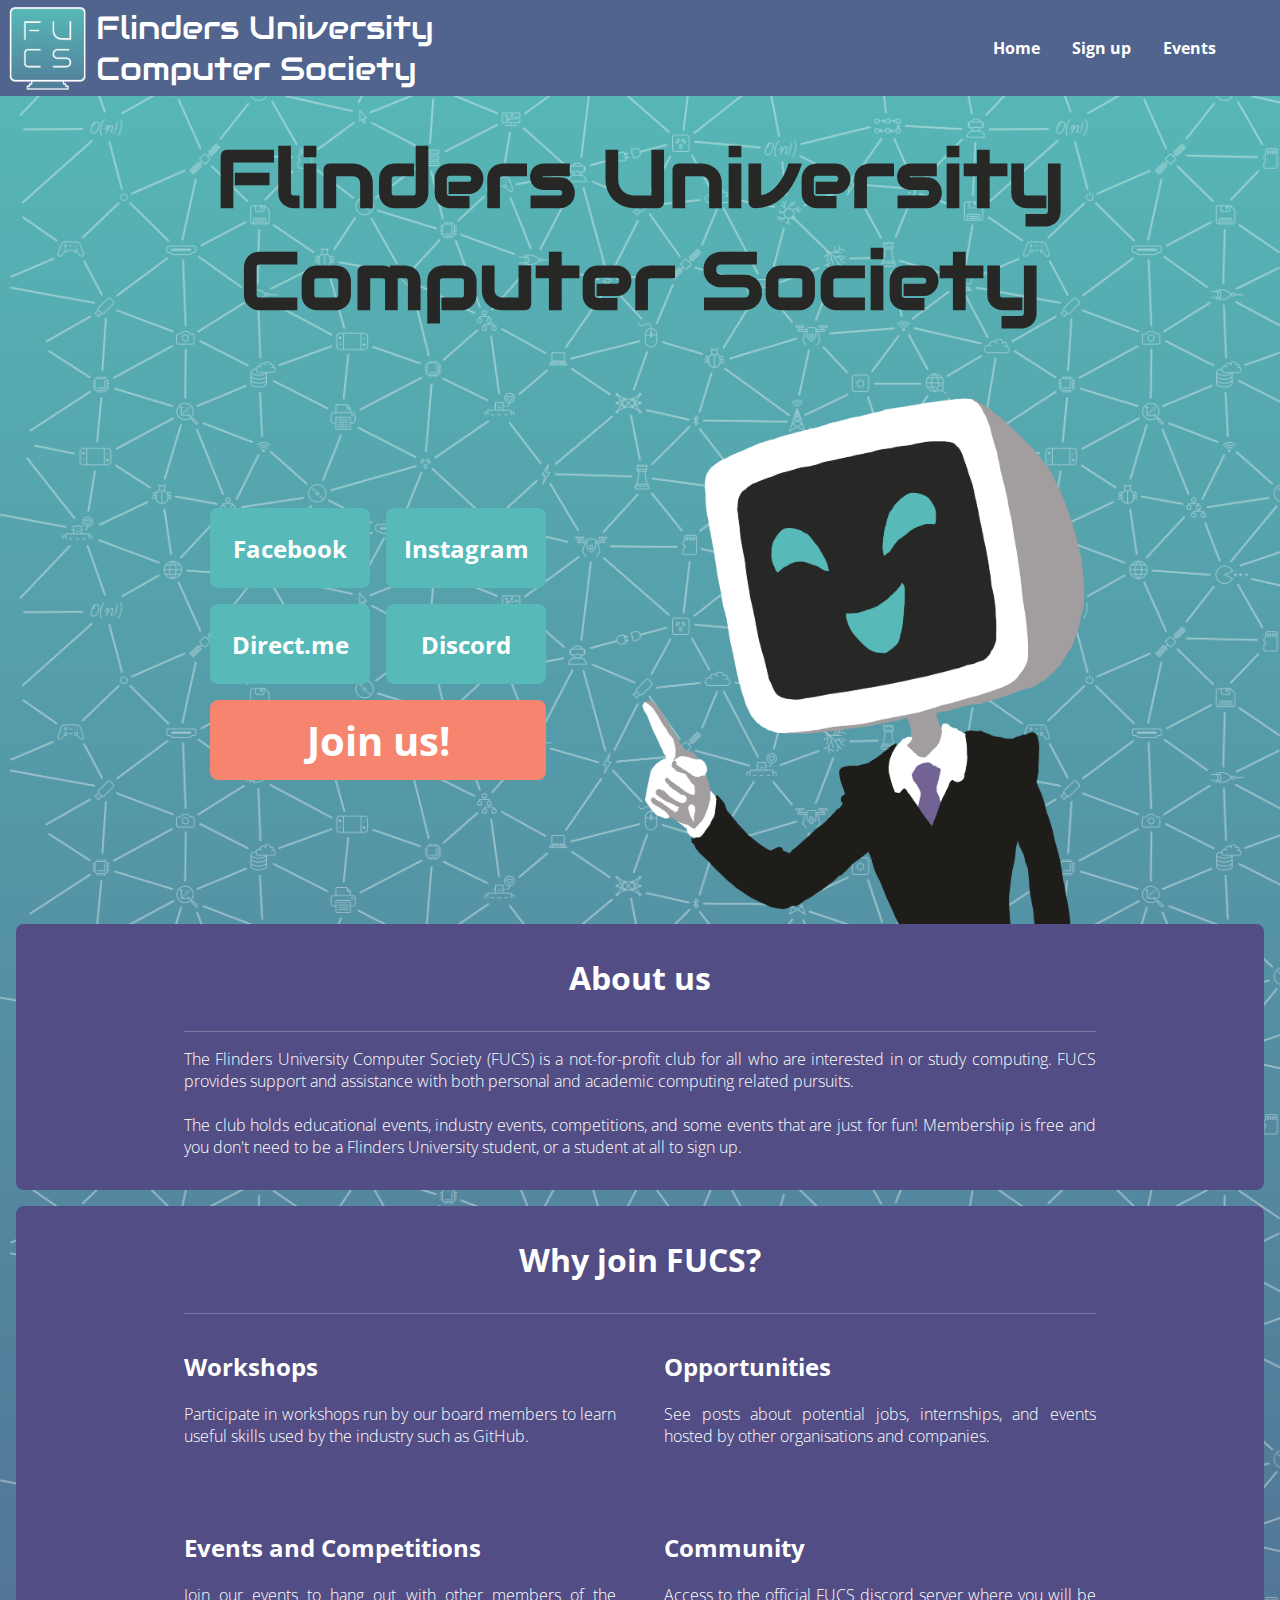
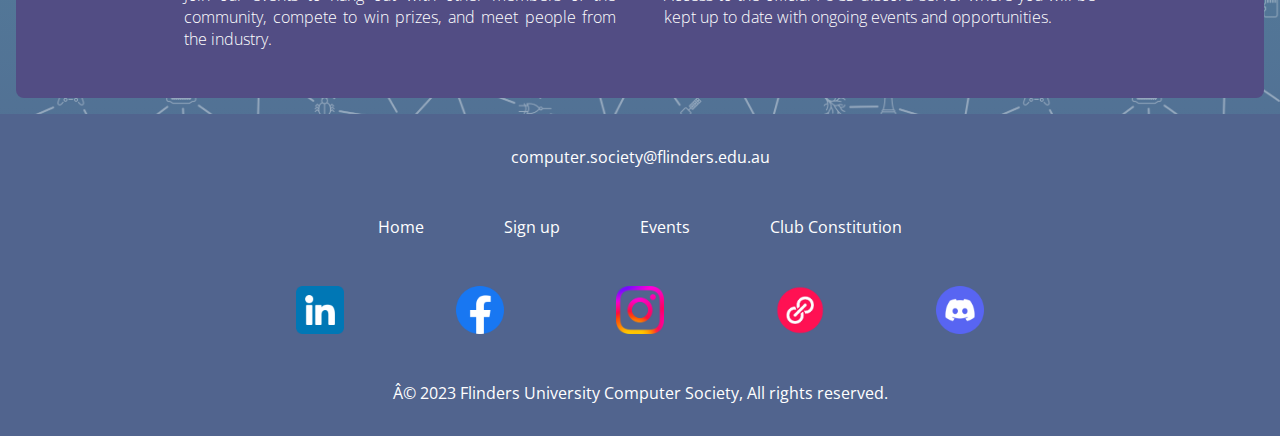
==== index.html @ ecf992c1 "initial commit" ====
<!DOCTYPE html>
<html>
    <head>
        <meta name="author" content="Karl Tilsner">
        <meta name="Flinders Computer Society" content="width = device-width", initial-scale = "1.0">
        <meta charset="UFT-8">
        
        <title>Flinders Computer Society</title>

        <link rel="shortcut icon" type="image/x-icon" href="favicon.ico" />
        <link rel="stylesheet" href="css/styles.css">
        <script src="js/index.js"></script>

        <link rel="preconnect" href="https://fonts.googleapis.com">
        <link rel="preconnect" href="https://fonts.gstatic.com" crossorigin>
        <link href="https://fonts.googleapis.com/css2?family=Open+Sans&display=swap" rel="stylesheet">
        <link href="https://fonts.googleapis.com/css2?family=Audiowide&display=swap" rel="stylesheet">
    </head>





    <body>
        <main>

            <div class="navbar">
                <div class="nav_item navbar_logo_container">
                    <img class="fucs_navbar_logo" src="images/logo.png"></img>
                    <div class="fucs_navbar_logo_text mobile_hide">Flinders University<br>Computer Society</div>
                </div>


                <!-- <div class="nav_item dropdown desktop_hide">
                    <div class="dropdown_trigger">
                        <img class="dropdown_icon" src="images/menu_burger.png">
                    </div>
                    
                    
                    <div class="dropdown_content">
                        <div class="nav_link"><a href="index.html"><h3>Home</h3></a></div>

                        <div class="nav_link"><a href="signup.html"><h3>Sign up</h3></a></div>
    
                        <div class="nav_link"><a href="events.html"><h3>Events</h3></a></div>
                    </div>
                </div> -->
                
                
                <div class="nav_item navbar_links">
                    <div class="nav_link"><a href="index.html"><div>Home</div></a></div>

                    <div class="nav_link"><a href="signup.html"><div>Sign up</div></a></div>

                    <div class="nav_link"><a href="events.html"><div>Events</div></a></div>
                </div>
            </div>



            <div>
                <p class="main_title">Flinders University<br>Computer Society</p>
            </div>

            

            <div class="flexboxNoWrap">
                <div class="homepage_buttons">
                    <a href="https://www.facebook.com/FlindersCS">      <input type="button" class="socials_button" value="Facebook"></a>
                    <a href="https://www.instagram.com/flinderscs/">    <input type="button" class="socials_button" value="Instagram"></a>
                    <a href="https://direct.me/flinderscs">             <input type="button" class="socials_button" value="Direct.me"></a>
                    <a href="https://discord.gg/bgnF5gBXxF">            <input type="button" class="socials_button" value="Discord"></a>
                    <a href="signup.html">                              <input type="button" class="socials_button button_special" value="Join us!"></a>
                </div>

                <div class="computerman_container mobile_hide">
                    <img class="computerman_img" src="images/computerman.png">
                </div>
                
            </div>


            <div class="additional_content">
                <div>
                    <h1 class="page_header">About us</h1>
                </div>
                <div class="homepage_club_desc">
                    <p class="club_desc">   The Flinders University Computer Society (FUCS) is a not-for-profit club for all who are interested in or study computing. FUCS provides support and assistance with both personal and academic computing related pursuits. 
                                            </br></br>The club holds educational events, industry events, competitions, and some events that are just for fun! Membership is free and you don't need to be a Flinders University student, or a student at all to sign up.</p>
                </div>
            </div>



            <div class="additional_content">
                <div>
                    <h1 class="page_header">Why join FUCS?</h1>
                </div>

                    <div class="homepage_club_desc">

                        <div class="club_desc grid">
                            <div>
                                <h2>Workshops</h2>
                                <p>Participate in workshops run by our board members to learn useful skills used by the industry such as GitHub.</p>
                            </div>

                            <div>
                                <h2>Opportunities</h2>
                                <p>See posts about potential jobs, internships, and events hosted by other organisations and companies.</p>
                            </div>

                            <div>
                                <h2>Events and Competitions</h2>
                                <p>Join our events to hang out with other members of the community, compete to win prizes, and meet people from the industry.</p>
                            </div>

                            <div>
                                <h2>Community</h2>
                                <p>Access to the official FUCS discord server where you will be kept up to date with ongoing events and opportunities.</p>
                            </div>

                        </div>

                    </div>

            </div>



            <div class="footer">
                <div class="footer_category_container">
                    


                    <div class="footer_category">
                        <div class="footer_title">
                            <p>computer.society@flinders.edu.au</p>
                        </div>
                    </div>



                    <div class="footer_category">
                        <a class="footer_item" href="index.html"><p>Home</p></a>
                        <a class="footer_item" href="signup.html"><p>Sign up</p></a>
                        <a class="footer_item" href="events.html"><p>Events</p></a>
                        <a class="footer_item" href="constitution.html"><p>Club Constitution</p></a>

                    </div>
    
    
    
                    <div class="footer_category">
                        <!-- <div class="footer_title mobile_hide">
                            <h2>Socials:</h2>
                        </div> -->
    
                        <div class="footer_item">
                            <a class="footer_item" href="https://www.linkedin.com/company/flinderscs/"><img class="footer_socials_icon" src="images/logo_linkedin.png">
                                <!-- <div class="mobile_hide">LinkedIn</div> -->
                            </a>
                        </div>
    
                        <div class="footer_item">
                            <a class="footer_item" href="https://www.facebook.com/FlindersCS"><img class="footer_socials_icon" src="images/logo_facebook.png">
                                <!-- <div class="mobile_hide">Facebook</div> -->
                            </a>
                        </div>
    
                        <div class="footer_item">
                            <a class="footer_item" href="https://www.instagram.com/flinderscs/"><img class="footer_socials_icon" src="images/logo_instagram.png">
                                <!-- <div class="mobile_hide">Instagram</div> -->
                            </a>
                        </div>
    
                        <div class="footer_item">
                            <a class="footer_item" href="https://direct.me/flinderscs"><img class="footer_socials_icon" src="images/logo_directme.png">
                                <!-- <div class="mobile_hide">Direct.me</div> -->
                            </a>
                        </div>
    
                        <div class="footer_item">
                            <a class="footer_item" href="https://discord.gg/bgnF5gBXxF"><img class="footer_socials_icon" src="images/logo_discord.png">
                                <!-- <div class="mobile_hide">Discord</div> -->
                            </a>
                        </div>
                    </div>
    
    
    
                    <div class="footer_category">
                        <div class="footer_title">
                            <p class="smalltext">© 2023 Flinders University Computer Society, All rights reserved.</p>
                        </div>
                    </div>



                </div>
            </div>


        </main>
    </body>
</html>
---- css/styles.css ----
:root {
    --colour-cyan: #5695a7;
    --colour-teal: #57bab8;
    --colour-purple: #524d84;
    --colour-white: #ffffff;
    --colour-hoodie-blue: #51648e;
    --colour-grey: #272826;
    --colour-lavender: #726394;
    --colour-orange: #f5856e;

    --colour-offwhite: #F5F5F5;

    --seperator-line: rgba(255, 255, 255, 0.25);


    --hover-opacity: 80%;
    --hover-transition: 100ms ease;
}

h2.fucs_navbar_logo_text {
    margin: 0;
    display: flex;
    align-items: center;
    justify-content: center;
}

body {
    z-index: -2;
    background-image: linear-gradient(180deg, var(--colour-teal), var(--colour-hoodie-blue));
    background-color: var(--colour-offwhite);
    margin: 0;
    min-height: 100vh;

    font-family: 'Open Sans';
    color: var(--colour-grey);
    font-size: 1rem;
}

main {
    position: relative;
    background-image: url(../images/NetworkPatternTransparent.png);
    min-height: 100vh;
    background-size: cover;
}

.smalltext {
    font-size: 1rem;
}

a {
    all: unset;
}

input {
    font-family: 'Open Sans';
    color: white;
    font-size: 1rem;
}

input[type="button"] {
    background-color: var(--colour-teal);
    border-width: 0;
    border-radius: 0.5rem;

    width: 10rem;
    height: 5rem;

    font-size: 1.5rem;
    font-weight: bold;

    transition: var(--hover-transition);
}

input[type="button"].button_special {
    background-color: var(--colour-orange);
    font-size: 2.5rem;
    width: 21rem;
}

/* input[type="submit"] {
    background-color: var(--colour-teal);
    border-width: 0;
    border-radius: 0.5rem;

    width: 10rem;
    height: 5rem;

    font-size: 1.5rem;

    transition: var(--hover-transition);
}

input[type="submit"].button_special {
    background-color: var(--colour-orange);
    width: 21rem;
    
} */

input:hover {
    cursor: pointer;
    opacity: var(--hover-opacity);
}





.navbar {
    display: flex;
    background-color: var(--colour-hoodie-blue);
    color: var(--colour-white);
}

.nav_item:first-child {
    margin-right: auto;
}

.nav_item:last-child {
    margin-right: 4rem;
}

.fucs_navbar_logo_text {
    font-size: 2rem;
    margin: auto;
}

.navbar_logo_container {
    display: flex;
    justify-content: center;
    margin: 0;
    pointer-events: none;
    font-family: 'Audiowide';
}

.fucs_navbar_logo {
    height: 6rem;
}

.navbar_links {
    display: flex;
    justify-content: center;
    align-items: center;
    gap: 2rem;
}

.nav_link {
    font-weight: bold;
    transition: var(--hover-transition);
}

.nav_link:hover {
    cursor: pointer;
    opacity: var(--hover-opacity);
}





.centre_content_block {
    min-height: -webkit-calc(100vh - 7rem);
    margin: auto;
    padding: 1rem;
    padding-bottom: 0;
}

.additional_content {
    background-color: var(--colour-purple);
    color: var(--colour-white);
    padding: 1rem;
    padding-bottom: 2rem;
    margin: 1rem;
    margin-top: 0;
    border-radius: 0.5rem;
}

.pdf_viewer {
    width: 75%;
    height: 75rem;
    margin: auto;
    border: none;
    padding: 1rem;
}

.main_title {
    margin: auto;
    margin-top: 2rem;
    margin-bottom: 2rem;
    font-size: 5rem;
    text-align: center;
    font-weight: 800;
    font-family: 'Audiowide';
}

.page_header {
    margin: auto;
    margin-top: 1rem;
    margin-bottom: 1rem;

    white-space: nowrap;

    text-align: center;
    pointer-events: none;
}

.homepage_club_desc {
    display: flex;
    flex-wrap: wrap;
    justify-content: center;
    width: 100%;
    margin: auto;
    text-align: justify;
    pointer-events: none;
    font-weight: 100;
}

.club_desc {
    margin: auto;
    width: 75%;

    margin-top: 1rem;
    padding-top: 1rem;
    border-top: var(--seperator-line) 1px solid;

    /* display: flex;
    flex-wrap: wrap;
    text-align: justify;
    justify-content: space-between; */
}

.grid {
    display: grid;
    grid-template-columns: repeat(2, 1fr);
    gap: 3rem;
}

.flexbox {
    display: flex;
    min-height: 100%;
    flex-wrap: wrap;
    gap: 1rem;
}

.flexboxNoWrap {
    display: flex;
    height: 100%;
    width: 100%;
    gap: 1rem;
}

.homepage_buttons {
    display: flex;
    flex-wrap: wrap;
    padding: 1rem;
    gap: 1rem;
    align-items: center;
    justify-content: center;
    align-content: flex-start;
    width: 25rem;
    margin: auto;
    margin-right: 0;
}

.computerman_container {
    max-height: 35rem;
    margin: auto;
    margin-bottom: 0;
    margin-left: 0;
}

.computerman_img {
    object-fit: cover;
    position: relative;
    width: 100%;
    height: 100%;
    max-height: 35rem;
    bottom: 0;
}




/* input[type="text"] {
    all: unset;

    color: #272826;

    border-radius: 0.5rem;
    background-color: var(--colour-white);
    padding: 0.5rem;
    width: 50%;

    transition: var(--hover-transition);
}

.sign_up_form {
    padding: 1rem;

    display: flex;
    flex-direction: column;

    align-items: center;
    gap: 1rem;
} */




.footer {
    background-color: var(--colour-hoodie-blue);
    padding: 1rem;
    color: var(--colour-white);
}

.footer_category_container {
    margin: auto;
    width: 75%;

    display: flex;
    flex-direction: column;
    justify-content: center;
    gap: 1rem;
}

.footer_category {
    display: flex;
    flex-wrap: wrap;
    justify-content: center;
    gap: 5rem;
}

.footer_title {
    display: flex;
    flex-direction: column;
    justify-content: center;
    align-items: center;
}

.footer_item {
    display: flex;
    flex-direction: column;
    justify-content: center;
    align-items: center;
    transition: var(--hover-transition);
}

.footer_item:hover {
    cursor: pointer;
    opacity: var(--hover-opacity);
}

.footer_socials_icon {
    width: 3rem;
    height: 3rem;   
    margin: 1rem;
}







::-webkit-scrollbar {
    width: 1rem;
}

::-webkit-scrollbar-track {
    background-image: linear-gradient(180deg, var(--colour-teal), var(--colour-hoodie-blue));
}

::-webkit-scrollbar-thumb {
    background: var(--colour-hoodie-blue);
    border-radius: 0.35rem; 
}

::-webkit-scrollbar-thumb:hover {
    background: var(--colour-purple); 
}









.desktop_hide {
    display: none;
}



@media only screen and (max-width: 1000px) {
    body {
        font-size: 200%;
    }

    .navbar {
        height: 8rem;
    }

    .fucs_navbar_logo {
        width: 8rem;
        height: 8rem;
    }

    .desktop_hide {
        display: block;
    }

    .mobile_hide {
        display: none;
    }

    .grid {
        grid-template-columns: repeat(1, 1fr);
    }

    .flexboxNoWrap {
        padding: 2rem;
        width: 90%;
        margin: auto;
        
    }

    .homepage_buttons {
        padding: 1rem;
        gap: 3rem;
        width: 100%;
        margin: auto;
    }

    input[type="button"] {
        background-color: var(--colour-teal);
        border-radius: 0.5rem;
    
        width: 20rem;
        height: 10rem;
    
        font-size: 3rem;
    
        transition: var(--hover-transition);
    }
    
    input[type="button"].button_special {
        background-color: var(--colour-orange);
        width: 20rem;
        height: 10rem;
    }



    .pdf_viewer {
        width: 90%;
        height: 50rem;
    }




    .dropdown {
        position: relative;
        display: inline-block;
        margin-right: 8rem;
        height: 8rem;
        
    }

    .dropdown_trigger:hover {
        cursor: pointer;
        opacity: var(--hover-opacity);
    }

    .dropdown_icon {
        width: 7rem;
        height: 7rem;
    }
    
    .dropdown_content {
        width: 15rem;
        display: none;
        position: absolute;
        background-color: var(--colour-white);
        z-index: 1;
        border-radius: 0.5rem;
    }
    
    .dropdown_content a {
        display: block;
        padding: 0.25rem 1rem;
        color: var(--colour-grey);
    }
    
    .dropdown:hover .dropdown_content {
        display: block;
    }

    .dropdown_trigger {
        height: 100%;
        width: 100%;
        
        transition: var(--hover-transition);
        display: flex;
        align-items: center;
        justify-content: center;
    }



    .footer_socials_icon {
        width: 6rem;
        height: 6rem;
    }

}



@media only screen and (max-width: 815px) {
    h2.fucs_navbar_logo_text {
        display: none;
    }
}
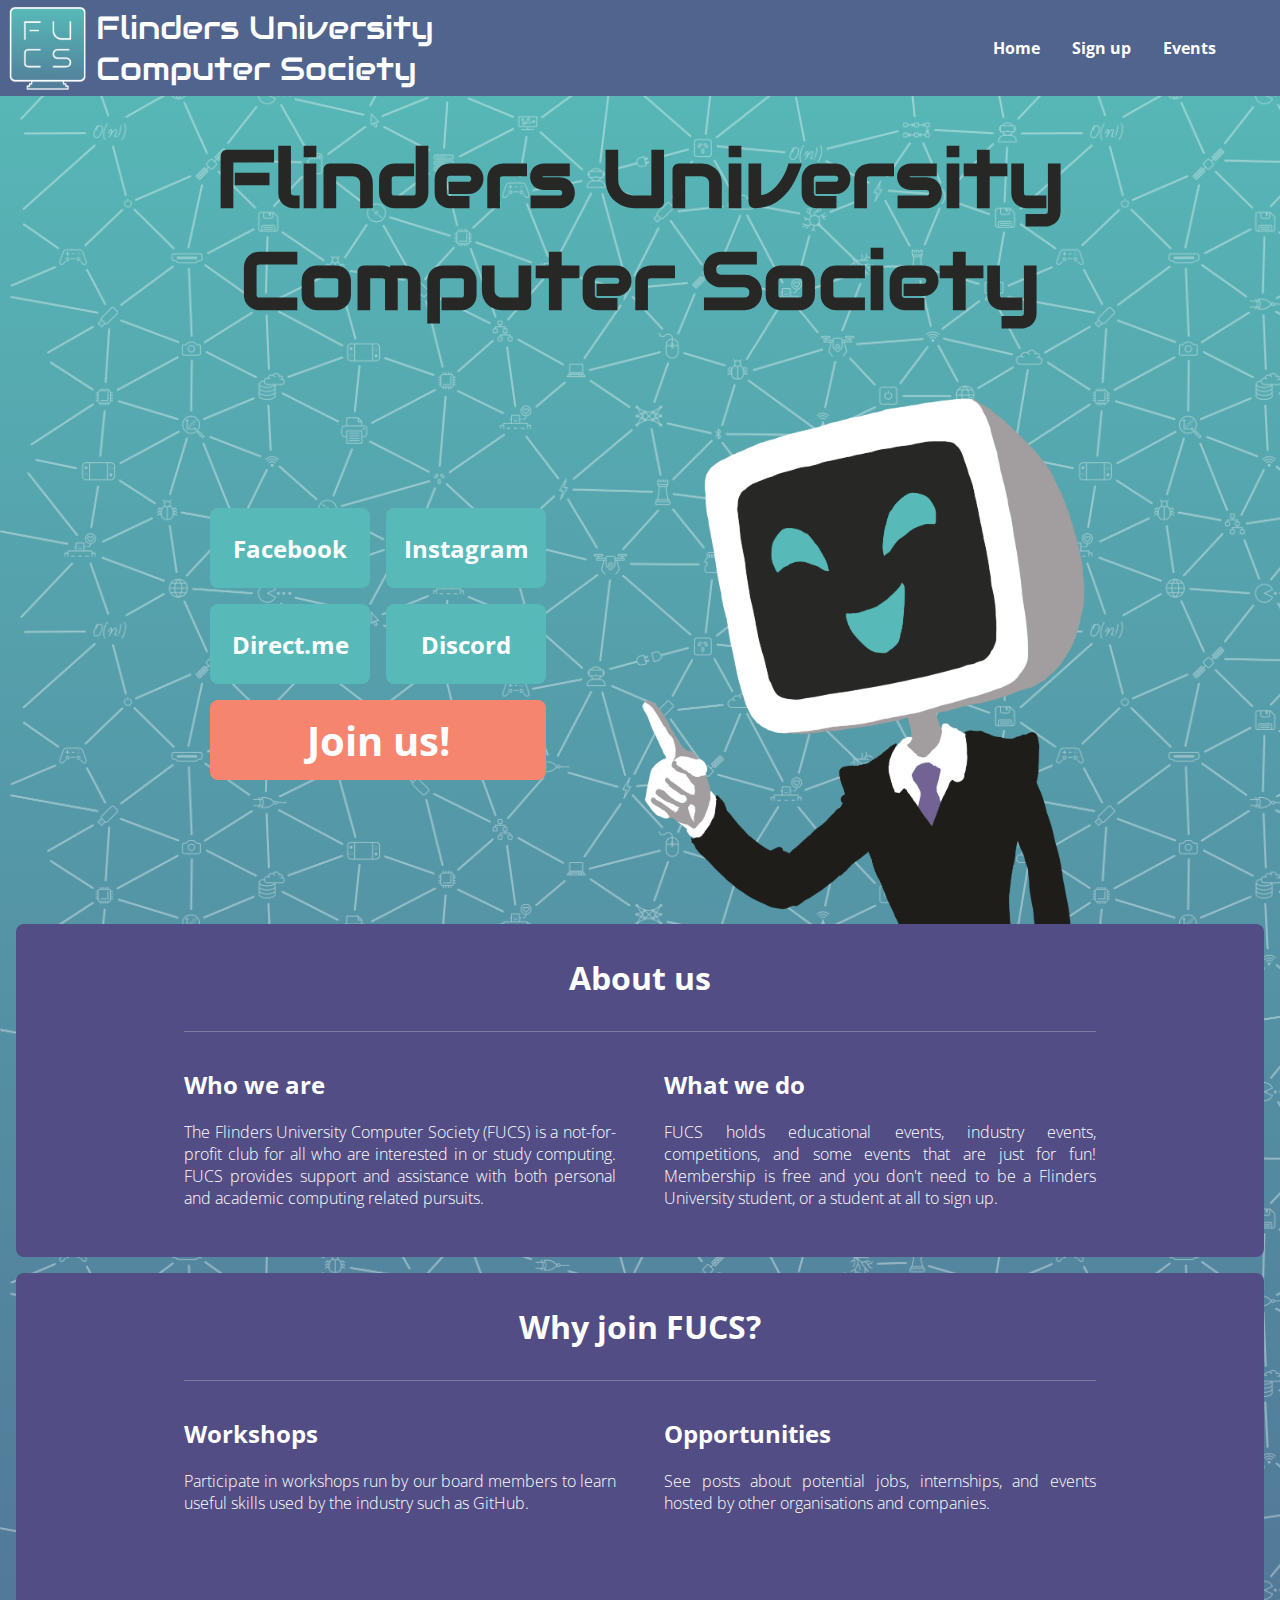
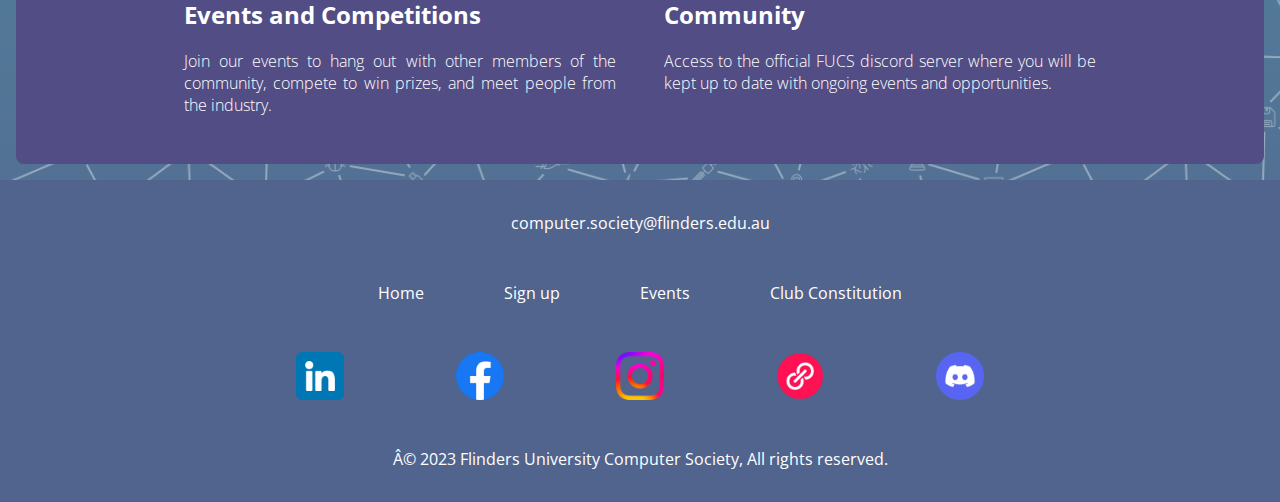
==== commit 91fe4ba7: "Minor changes to text layout" ====
--- a/index.html
+++ b/index.html
@@ -58,13 +58,13 @@
 
 
 
-            <div>
+            <div class="mobile_hide">
                 <p class="main_title">Flinders University<br>Computer Society</p>
             </div>
 
             
 
-            <div class="flexboxNoWrap">
+            <div class="flexboxNoWrap mobile_hide">
                 <div class="homepage_buttons">
                     <a href="https://www.facebook.com/FlindersCS">      <input type="button" class="socials_button" value="Facebook"></a>
                     <a href="https://www.instagram.com/flinderscs/">    <input type="button" class="socials_button" value="Instagram"></a>
@@ -73,21 +73,59 @@
                     <a href="signup.html">                              <input type="button" class="socials_button button_special" value="Join us!"></a>
                 </div>
 
-                <div class="computerman_container mobile_hide">
+                <div class="computerman_container">
                     <img class="computerman_img" src="images/computerman.png">
                 </div>
-                
-            </div>
+            </div>
+
+
+
+            <div class="desktop_hide">
+                <p class="main_title hero_mobile_title">Flinders University<br>Computer Society</p>
+
+                <div class="hero_mobile">
+
+
+                    <div>
+                        <div class="computerman_container">
+                            <img class="computerman_img" src="images/computerman.png">
+                        </div>
+                        
+
+                        <div class="hero_mobile_button">
+                            <div class="sign_up_button">
+                                <a href="signup.html"><input type="button" class="socials_button button_special" value="Join us!"></a>
+                            </div>
+                        </div>
+
+                    </div>
+                </div>
+
+            </div>
+
 
 
             <div class="additional_content">
                 <div>
                     <h1 class="page_header">About us</h1>
                 </div>
+
                 <div class="homepage_club_desc">
-                    <p class="club_desc">   The Flinders University Computer Society (FUCS) is a not-for-profit club for all who are interested in or study computing. FUCS provides support and assistance with both personal and academic computing related pursuits. 
-                                            </br></br>The club holds educational events, industry events, competitions, and some events that are just for fun! Membership is free and you don't need to be a Flinders University student, or a student at all to sign up.</p>
-                </div>
+                    <div class="club_desc grid">
+                        <div>
+                            <h2>Who we are</h2>
+                            <p>     The Flinders University Computer Society (FUCS) is a not-for-profit club for all who are interested in or study computing. 
+                                    FUCS provides support and assistance with both personal and academic computing related pursuits.</p>
+                        </div>
+                        
+                        <div>
+                            <h2>What we do</h2>
+                            <p>     FUCS holds educational events, industry events, competitions, and some events that are just for fun! 
+                                    Membership is free and you don't need to be a Flinders University student, or a student at all to sign up.</p>
+                        </div>
+                    </div>
+                </div>
+
             </div>
 
 
@@ -97,32 +135,29 @@
                     <h1 class="page_header">Why join FUCS?</h1>
                 </div>
 
-                    <div class="homepage_club_desc">
-
-                        <div class="club_desc grid">
-                            <div>
-                                <h2>Workshops</h2>
-                                <p>Participate in workshops run by our board members to learn useful skills used by the industry such as GitHub.</p>
-                            </div>
-
-                            <div>
-                                <h2>Opportunities</h2>
-                                <p>See posts about potential jobs, internships, and events hosted by other organisations and companies.</p>
-                            </div>
-
-                            <div>
-                                <h2>Events and Competitions</h2>
-                                <p>Join our events to hang out with other members of the community, compete to win prizes, and meet people from the industry.</p>
-                            </div>
-
-                            <div>
-                                <h2>Community</h2>
-                                <p>Access to the official FUCS discord server where you will be kept up to date with ongoing events and opportunities.</p>
-                            </div>
-
-                        </div>
-
-                    </div>
+                <div class="homepage_club_desc">
+                    <div class="club_desc grid">
+                        <div>
+                            <h2>Workshops</h2>
+                            <p>Participate in workshops run by our board members to learn useful skills used by the industry such as GitHub.</p>
+                        </div>
+
+                        <div>
+                            <h2>Opportunities</h2>
+                            <p>See posts about potential jobs, internships, and events hosted by other organisations and companies.</p>
+                        </div>
+
+                        <div>
+                            <h2>Events and Competitions</h2>
+                            <p>Join our events to hang out with other members of the community, compete to win prizes, and meet people from the industry.</p>
+                        </div>
+
+                        <div>
+                            <h2>Community</h2>
+                            <p>Access to the official FUCS discord server where you will be kept up to date with ongoing events and opportunities.</p>
+                        </div>
+                    </div>
+                </div>
 
             </div>
 
--- a/css/styles.css
+++ b/css/styles.css
@@ -179,7 +179,7 @@
     height: 75rem;
     margin: auto;
     border: none;
-    padding: 1rem;
+    padding-bottom: 1rem;
 }
 
 .main_title {
@@ -280,6 +280,11 @@
 
 
 
+
+
+
+
+
 /* input[type="text"] {
     all: unset;
 
@@ -446,15 +451,16 @@
     
     input[type="button"].button_special {
         background-color: var(--colour-orange);
-        width: 20rem;
-        height: 10rem;
+        width: 75%;
+        height: 8rem;
+        font-size: 4rem;
+        border-radius: 50rem;
     }
 
 
 
     .pdf_viewer {
-        width: 90%;
-        height: 50rem;
+        width: 100%;
     }
 
 
@@ -514,6 +520,63 @@
         height: 6rem;
     }
 
+
+
+
+
+
+
+    .club_desc {
+        margin: auto;
+        width: 100%;
+    
+
+        margin-top: 1rem;
+        padding: 1rem;
+        padding-top: 1rem;
+        border-top: var(--seperator-line) 1px solid;
+
+    }
+
+
+
+
+
+
+
+
+
+    /* .computerman_container {
+        max-height: 30rem;
+        margin: auto;
+        margin-bottom: 0;
+        margin-left: 0;
+    } */
+    
+
+    .hero_mobile {
+        position: relative;
+        height: 60vh;
+        min-height: 60rem;
+        max-height: 80rem;
+        margin: 1rem;
+        margin-bottom: 0;
+    }
+    
+    .hero_mobile .computerman_img {
+        all: unset;
+        position: absolute;
+        width: 100%;
+        padding: 0;
+        bottom: 0;
+    }
+    
+    .hero_mobile .hero_mobile_button {
+        position: absolute;
+        width: 100%;
+        bottom: 0;
+        margin-bottom: 1rem;
+    }
 }
 
 
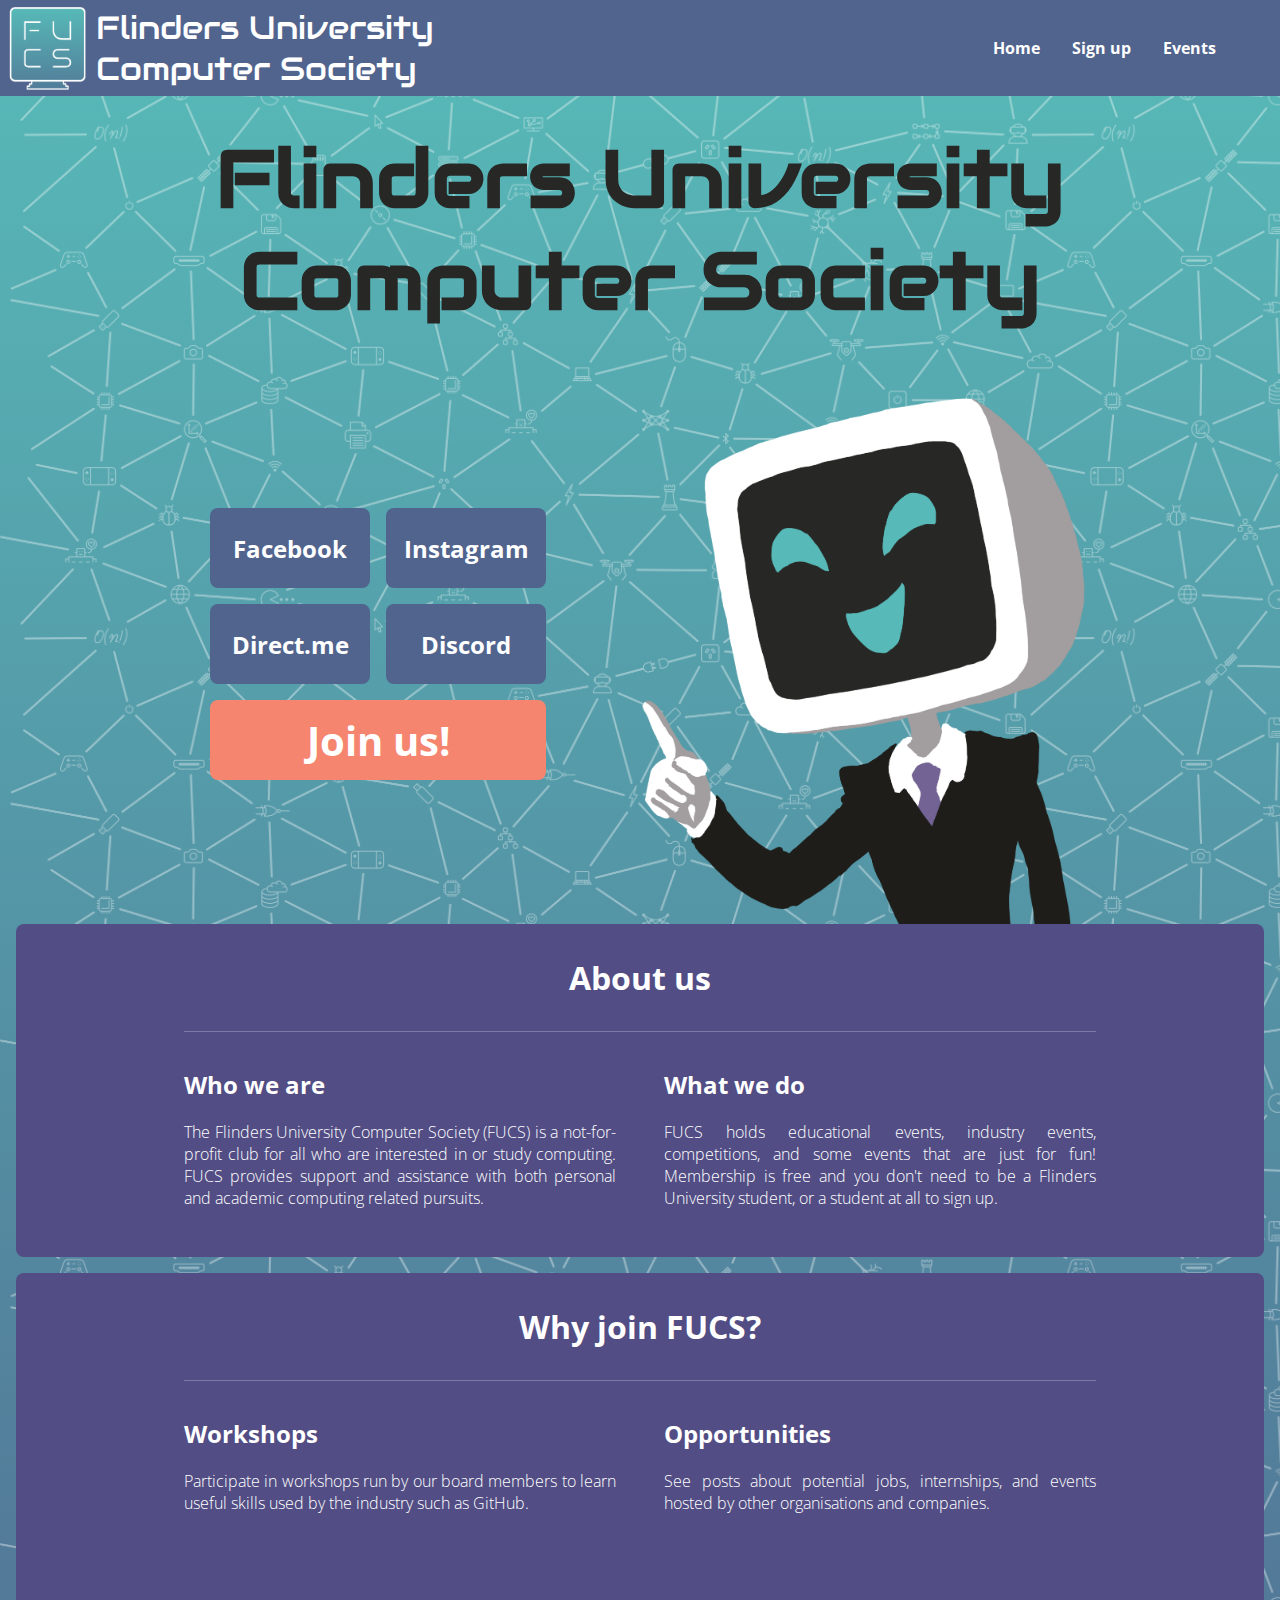
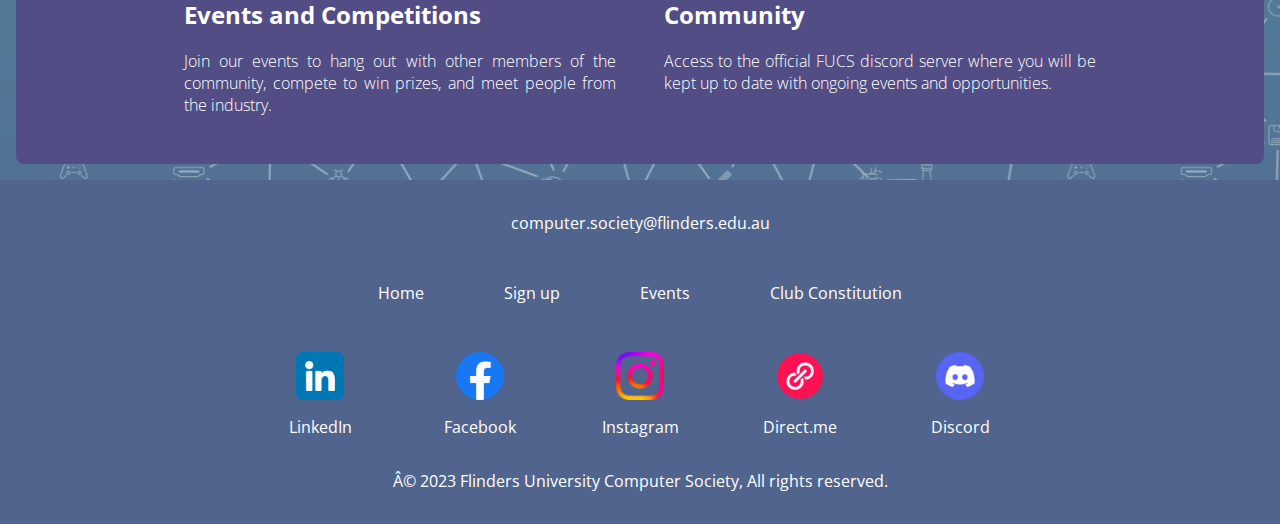
==== commit 131610c4: "Minor adjustments" ====
--- a/index.html
+++ b/index.html
@@ -166,15 +166,11 @@
             <div class="footer">
                 <div class="footer_category_container">
                     
-
-
                     <div class="footer_category">
                         <div class="footer_title">
                             <p>computer.society@flinders.edu.au</p>
                         </div>
                     </div>
-
-
 
                     <div class="footer_category">
                         <a class="footer_item" href="index.html"><p>Home</p></a>
@@ -184,45 +180,37 @@
 
                     </div>
     
-    
-    
-                    <div class="footer_category">
-                        <!-- <div class="footer_title mobile_hide">
-                            <h2>Socials:</h2>
-                        </div> -->
-    
+                    <div class="footer_category">   
                         <div class="footer_item">
                             <a class="footer_item" href="https://www.linkedin.com/company/flinderscs/"><img class="footer_socials_icon" src="images/logo_linkedin.png">
-                                <!-- <div class="mobile_hide">LinkedIn</div> -->
+                                <div class="mobile_hide">LinkedIn</div>
                             </a>
                         </div>
     
                         <div class="footer_item">
                             <a class="footer_item" href="https://www.facebook.com/FlindersCS"><img class="footer_socials_icon" src="images/logo_facebook.png">
-                                <!-- <div class="mobile_hide">Facebook</div> -->
+                                <div class="mobile_hide">Facebook</div>
                             </a>
                         </div>
     
                         <div class="footer_item">
                             <a class="footer_item" href="https://www.instagram.com/flinderscs/"><img class="footer_socials_icon" src="images/logo_instagram.png">
-                                <!-- <div class="mobile_hide">Instagram</div> -->
+                                <div class="mobile_hide">Instagram</div>
                             </a>
                         </div>
     
                         <div class="footer_item">
                             <a class="footer_item" href="https://direct.me/flinderscs"><img class="footer_socials_icon" src="images/logo_directme.png">
-                                <!-- <div class="mobile_hide">Direct.me</div> -->
+                                <div class="mobile_hide">Direct.me</div>
                             </a>
                         </div>
     
                         <div class="footer_item">
                             <a class="footer_item" href="https://discord.gg/bgnF5gBXxF"><img class="footer_socials_icon" src="images/logo_discord.png">
-                                <!-- <div class="mobile_hide">Discord</div> -->
-                            </a>
-                        </div>
-                    </div>
-    
-    
+                                <div class="mobile_hide">Discord</div>
+                            </a>
+                        </div>
+                    </div>
     
                     <div class="footer_category">
                         <div class="footer_title">
@@ -230,8 +218,6 @@
                         </div>
                     </div>
 
-
-
                 </div>
             </div>
 
--- a/css/styles.css
+++ b/css/styles.css
@@ -58,7 +58,7 @@
 }
 
 input[type="button"] {
-    background-color: var(--colour-teal);
+    background-color: var(--colour-hoodie-blue);
     border-width: 0;
     border-radius: 0.5rem;
 
@@ -175,11 +175,11 @@
 }
 
 .pdf_viewer {
-    width: 75%;
+    width: 60rem;
     height: 75rem;
     margin: auto;
     border: none;
-    padding-bottom: 1rem;
+    margin-bottom: 5rem;
 }
 
 .main_title {
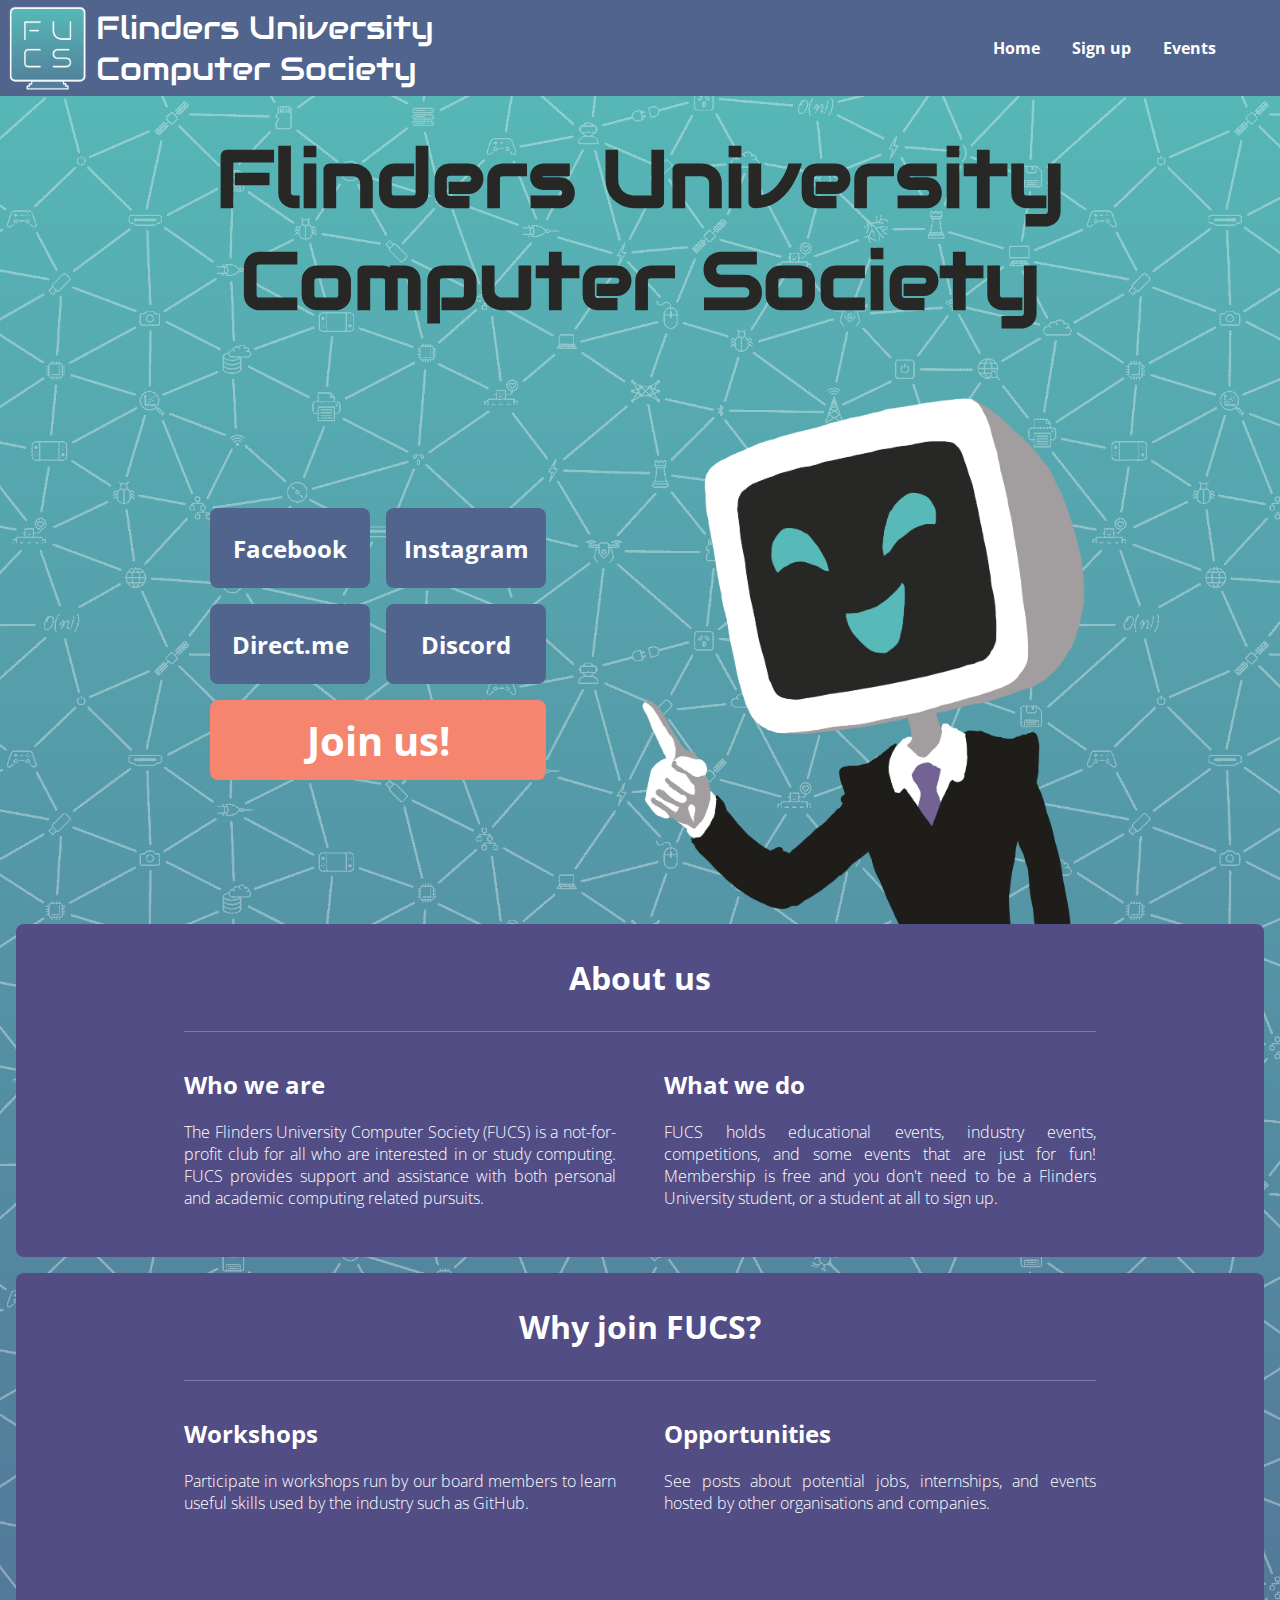
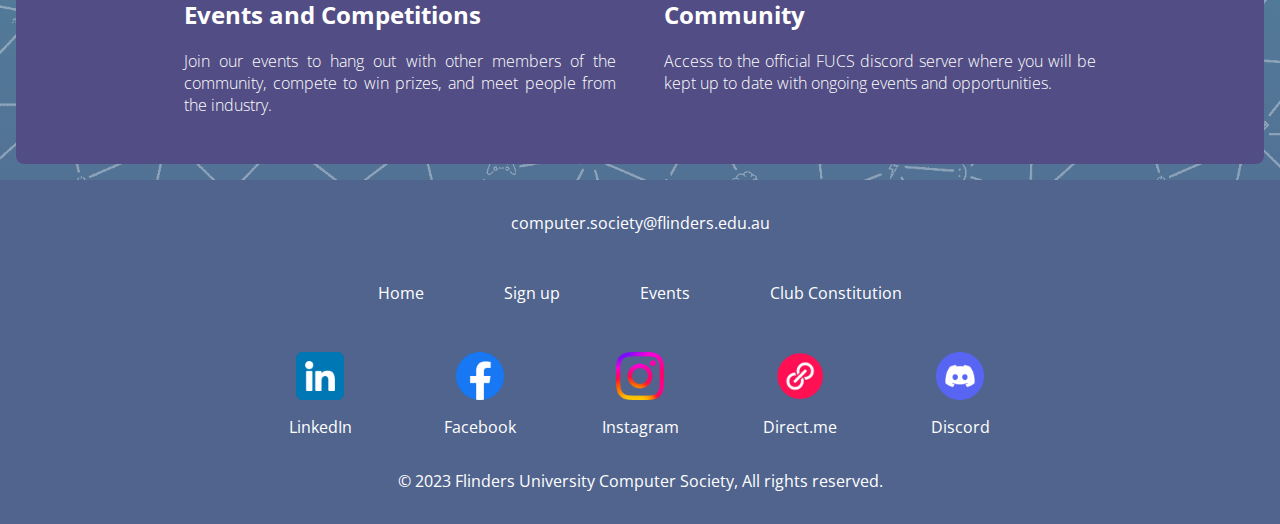
==== commit 4c58459a: "Compressed Images" ====
--- a/index.html
+++ b/index.html
@@ -24,38 +24,11 @@
     <body>
         <main>
 
-            <div class="navbar">
-                <div class="nav_item navbar_logo_container">
-                    <img class="fucs_navbar_logo" src="images/logo.png"></img>
-                    <div class="fucs_navbar_logo_text mobile_hide">Flinders University<br>Computer Society</div>
-                </div>
+
+            <div id="navbarContainer" style="display: none;"></div>
 
 
-                <!-- <div class="nav_item dropdown desktop_hide">
-                    <div class="dropdown_trigger">
-                        <img class="dropdown_icon" src="images/menu_burger.png">
-                    </div>
-                    
-                    
-                    <div class="dropdown_content">
-                        <div class="nav_link"><a href="index.html"><h3>Home</h3></a></div>
-
-                        <div class="nav_link"><a href="signup.html"><h3>Sign up</h3></a></div>
-    
-                        <div class="nav_link"><a href="events.html"><h3>Events</h3></a></div>
-                    </div>
-                </div> -->
-                
-                
-                <div class="nav_item navbar_links">
-                    <div class="nav_link"><a href="index.html"><div>Home</div></a></div>
-
-                    <div class="nav_link"><a href="signup.html"><div>Sign up</div></a></div>
-
-                    <div class="nav_link"><a href="events.html"><div>Events</div></a></div>
-                </div>
-            </div>
-
+            
 
 
             <div class="mobile_hide">
@@ -163,65 +136,35 @@
 
 
 
-            <div class="footer">
-                <div class="footer_category_container">
-                    
-                    <div class="footer_category">
-                        <div class="footer_title">
-                            <p>computer.society@flinders.edu.au</p>
-                        </div>
-                    </div>
-
-                    <div class="footer_category">
-                        <a class="footer_item" href="index.html"><p>Home</p></a>
-                        <a class="footer_item" href="signup.html"><p>Sign up</p></a>
-                        <a class="footer_item" href="events.html"><p>Events</p></a>
-                        <a class="footer_item" href="constitution.html"><p>Club Constitution</p></a>
-
-                    </div>
-    
-                    <div class="footer_category">   
-                        <div class="footer_item">
-                            <a class="footer_item" href="https://www.linkedin.com/company/flinderscs/"><img class="footer_socials_icon" src="images/logo_linkedin.png">
-                                <div class="mobile_hide">LinkedIn</div>
-                            </a>
-                        </div>
-    
-                        <div class="footer_item">
-                            <a class="footer_item" href="https://www.facebook.com/FlindersCS"><img class="footer_socials_icon" src="images/logo_facebook.png">
-                                <div class="mobile_hide">Facebook</div>
-                            </a>
-                        </div>
-    
-                        <div class="footer_item">
-                            <a class="footer_item" href="https://www.instagram.com/flinderscs/"><img class="footer_socials_icon" src="images/logo_instagram.png">
-                                <div class="mobile_hide">Instagram</div>
-                            </a>
-                        </div>
-    
-                        <div class="footer_item">
-                            <a class="footer_item" href="https://direct.me/flinderscs"><img class="footer_socials_icon" src="images/logo_directme.png">
-                                <div class="mobile_hide">Direct.me</div>
-                            </a>
-                        </div>
-    
-                        <div class="footer_item">
-                            <a class="footer_item" href="https://discord.gg/bgnF5gBXxF"><img class="footer_socials_icon" src="images/logo_discord.png">
-                                <div class="mobile_hide">Discord</div>
-                            </a>
-                        </div>
-                    </div>
-    
-                    <div class="footer_category">
-                        <div class="footer_title">
-                            <p class="smalltext">© 2023 Flinders University Computer Society, All rights reserved.</p>
-                        </div>
-                    </div>
-
-                </div>
-            </div>
+            <div id="footerContainer" style="display: none;"></div>
 
 
         </main>
+
+        <script>
+            async function loadContentAndScroll() {
+                const navbarContainer = document.getElementById('navbarContainer');
+                const footerContainer = document.getElementById('footerContainer');
+        
+                try {
+                    const navbarResponse = await fetch('navbar.html');
+                    const navbarContent = await navbarResponse.text();
+                    navbarContainer.style.display = 'block';
+                    navbarContainer.innerHTML = navbarContent;
+        
+                    const footerResponse = await fetch('footer.html');
+                    const footerContent = await footerResponse.text();
+                    footerContainer.style.display = 'block';
+                    footerContainer.innerHTML = footerContent;
+                } catch (error) {
+                    console.error('Error loading content:', error);
+                }
+        
+                window.scrollTo(0, 0);
+            }
+        
+            document.addEventListener('DOMContentLoaded', loadContentAndScroll);
+        </script>
+
     </body>
 </html>